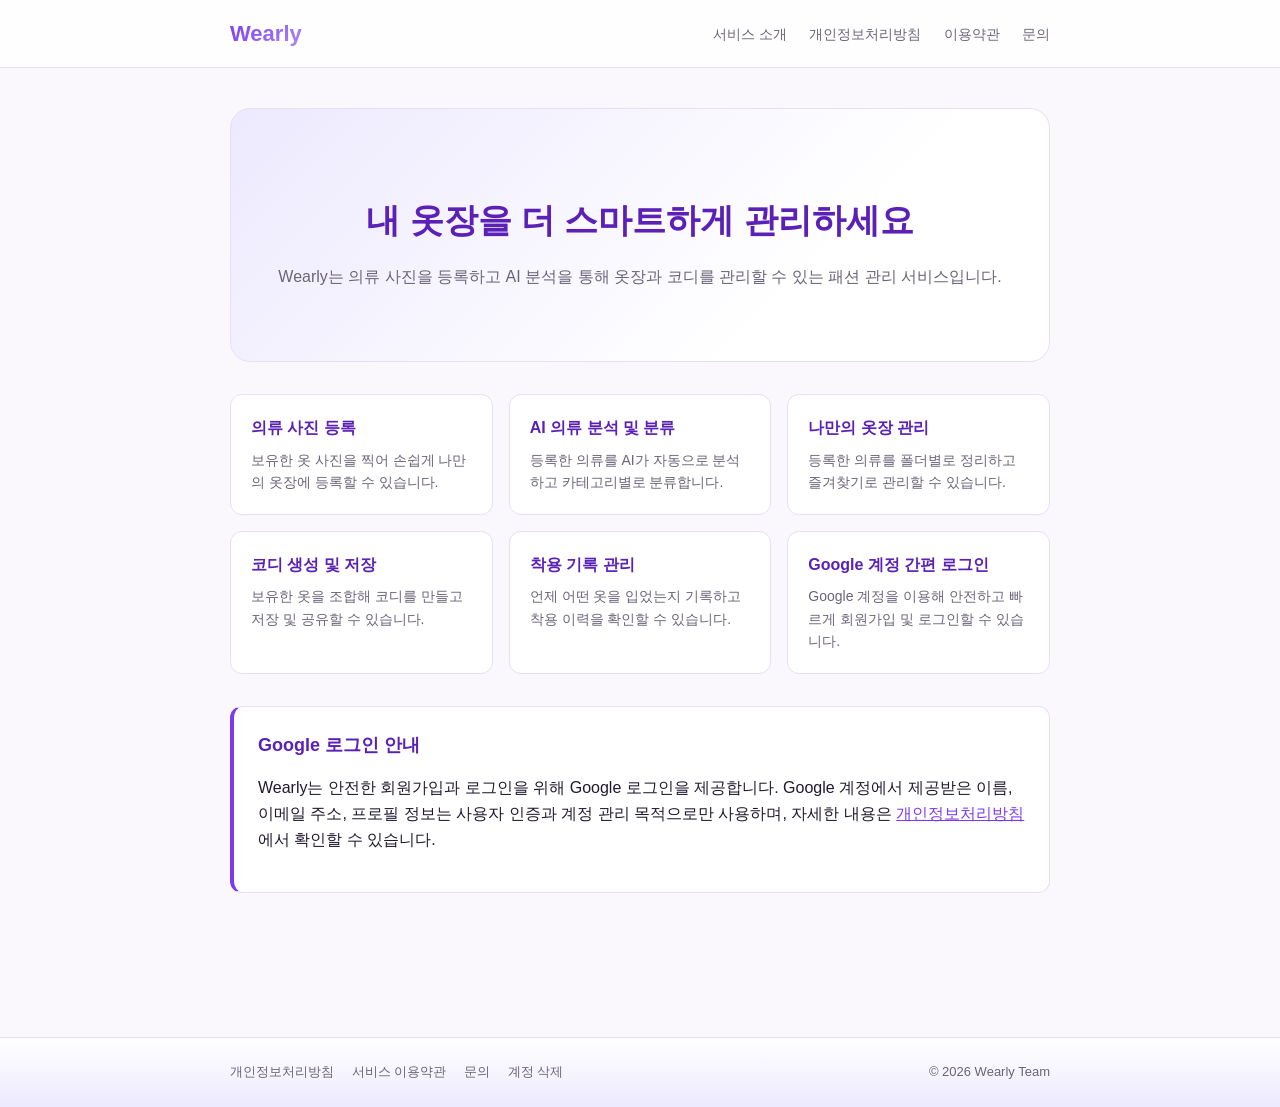
==== index.html @ a80023eb "Initial commit" ====
<!DOCTYPE html>
<html lang="ko">
<head>
  <meta charset="UTF-8" />
  <meta name="viewport" content="width=device-width, initial-scale=1.0" />
  <title>Wearly - 내 옷장을 기록하고 AI로 코디를 추천받는 서비스</title>
  <meta name="description" content="Wearly는 옷장 관리, AI 의류 분석, 코디 추천, 착용 기록을 제공하는 패션 관리 서비스입니다." />
  <link rel="stylesheet" href="style.css" />
</head>
<body>
  <header class="site-header">
    <div class="header-inner">
      <a class="logo" href="index.html">Wearly</a>
      <nav class="site-nav">
        <a href="index.html">서비스 소개</a>
        <a href="privacy.html">개인정보처리방침</a>
        <a href="terms.html">이용약관</a>
        <a href="support.html">문의</a>
      </nav>
    </div>
  </header>

  <main>
    <section class="hero">
      <h1>내 옷장을 더 스마트하게 관리하세요</h1>
      <p>
        Wearly는 의류 사진을 등록하고 AI 분석을 통해 옷장과 코디를 관리할 수 있는
        패션 관리 서비스입니다.
      </p>
    </section>

    <section class="features">
      <div class="feature-card">
        <h3>의류 사진 등록</h3>
        <p>보유한 옷 사진을 찍어 손쉽게 나만의 옷장에 등록할 수 있습니다.</p>
      </div>
      <div class="feature-card">
        <h3>AI 의류 분석 및 분류</h3>
        <p>등록한 의류를 AI가 자동으로 분석하고 카테고리별로 분류합니다.</p>
      </div>
      <div class="feature-card">
        <h3>나만의 옷장 관리</h3>
        <p>등록한 의류를 폴더별로 정리하고 즐겨찾기로 관리할 수 있습니다.</p>
      </div>
      <div class="feature-card">
        <h3>코디 생성 및 저장</h3>
        <p>보유한 옷을 조합해 코디를 만들고 저장 및 공유할 수 있습니다.</p>
      </div>
      <div class="feature-card">
        <h3>착용 기록 관리</h3>
        <p>언제 어떤 옷을 입었는지 기록하고 착용 이력을 확인할 수 있습니다.</p>
      </div>
      <div class="feature-card">
        <h3>Google 계정 간편 로그인</h3>
        <p>Google 계정을 이용해 안전하고 빠르게 회원가입 및 로그인할 수 있습니다.</p>
      </div>
    </section>

    <section class="info-block">
      <h2>Google 로그인 안내</h2>
      <p>
        Wearly는 안전한 회원가입과 로그인을 위해 Google 로그인을 제공합니다.
        Google 계정에서 제공받은 이름, 이메일 주소, 프로필 정보는 사용자 인증과
        계정 관리 목적으로만 사용하며, 자세한 내용은
        <a href="privacy.html">개인정보처리방침</a>에서 확인할 수 있습니다.
      </p>
    </section>
  </main>

  <footer class="site-footer">
    <div class="footer-inner">
      <div class="footer-links">
        <a href="privacy.html">개인정보처리방침</a>
        <a href="terms.html">서비스 이용약관</a>
        <a href="support.html">문의</a>
        <a href="delete-account.html">계정 삭제</a>
      </div>
      <div>&copy; 2026 Wearly Team</div>
    </div>
  </footer>
</body>
</html>
---- style.css ----
:root {
  --color-primary: #7c3aed;
  --color-primary-dark: #5b21b6;
  --color-primary-light: #ede9fe;
  --color-accent: #a78bfa;
  --color-text: #211a2e;
  --color-muted: #6b6478;
  --color-bg: #faf8fd;
  --color-border: #e7e0f5;
  --max-width: 860px;
}

* {
  box-sizing: border-box;
}

body {
  margin: 0;
  font-family: -apple-system, BlinkMacSystemFont, "Segoe UI", "Apple SD Gothic Neo",
    "Noto Sans KR", Roboto, sans-serif;
  color: var(--color-text);
  background: var(--color-bg);
  line-height: 1.6;
}

a {
  color: var(--color-primary);
}

a:hover {
  color: var(--color-primary-dark);
}

header.site-header {
  background: rgba(255, 255, 255, 0.85);
  backdrop-filter: blur(8px);
  border-bottom: 1px solid var(--color-border);
  position: sticky;
  top: 0;
  z-index: 10;
}

.header-inner {
  max-width: var(--max-width);
  margin: 0 auto;
  padding: 16px 20px;
  display: flex;
  align-items: center;
  justify-content: space-between;
  flex-wrap: wrap;
  gap: 12px;
}

.logo {
  font-size: 22px;
  font-weight: 800;
  background: linear-gradient(135deg, var(--color-primary), var(--color-accent));
  -webkit-background-clip: text;
  background-clip: text;
  color: transparent;
  text-decoration: none;
}

nav.site-nav a {
  color: var(--color-muted);
  text-decoration: none;
  margin-left: 18px;
  font-size: 14px;
  transition: color 0.15s ease;
}

nav.site-nav a:first-child {
  margin-left: 0;
}

nav.site-nav a:hover {
  color: var(--color-primary);
}

main {
  max-width: var(--max-width);
  margin: 0 auto;
  padding: 40px 20px 80px;
}

.hero {
  text-align: center;
  padding: 56px 24px;
  border-radius: 20px;
  background: linear-gradient(135deg, var(--color-primary-light), #fff 70%);
  border: 1px solid var(--color-border);
}

.hero h1 {
  font-size: 34px;
  margin-bottom: 12px;
  color: var(--color-primary-dark);
}

.hero p {
  color: var(--color-muted);
  font-size: 16px;
}

.features {
  display: grid;
  grid-template-columns: repeat(auto-fit, minmax(200px, 1fr));
  gap: 16px;
  margin: 32px 0;
}

.feature-card {
  background: #fff;
  border: 1px solid var(--color-border);
  border-radius: 12px;
  padding: 20px;
  transition: transform 0.15s ease, box-shadow 0.15s ease, border-color 0.15s ease;
}

.feature-card:hover {
  transform: translateY(-2px);
  box-shadow: 0 10px 24px rgba(124, 58, 237, 0.12);
  border-color: var(--color-accent);
}

.feature-card h3 {
  margin: 0 0 8px;
  font-size: 16px;
  color: var(--color-primary-dark);
}

.feature-card p {
  margin: 0;
  font-size: 14px;
  color: var(--color-muted);
}

section.info-block {
  background: #fff;
  border: 1px solid var(--color-border);
  border-left: 4px solid var(--color-primary);
  border-radius: 12px;
  padding: 24px;
  margin: 24px 0;
}

section.info-block h2 {
  margin-top: 0;
  font-size: 18px;
  color: var(--color-primary-dark);
}

article.legal h1 {
  font-size: 26px;
  color: var(--color-primary-dark);
}

article.legal h2 {
  font-size: 18px;
  margin-top: 32px;
  color: var(--color-primary-dark);
}

article.legal p,
article.legal li {
  color: var(--color-text);
  font-size: 15px;
}

article.legal .effective-date {
  color: var(--color-muted);
  font-size: 14px;
  margin-bottom: 24px;
}

footer.site-footer {
  border-top: 1px solid var(--color-border);
  background: linear-gradient(180deg, #fff, var(--color-primary-light));
  margin-top: 40px;
}

.footer-inner {
  max-width: var(--max-width);
  margin: 0 auto;
  padding: 24px 20px;
  display: flex;
  flex-wrap: wrap;
  gap: 12px;
  align-items: center;
  justify-content: space-between;
  font-size: 13px;
  color: var(--color-muted);
}

.footer-links a {
  color: var(--color-muted);
  text-decoration: none;
  margin-right: 14px;
}

.footer-links a:hover {
  color: var(--color-primary);
}

.contact-form {
  display: flex;
  flex-direction: column;
  gap: 12px;
  max-width: 480px;
}

.contact-form label {
  font-size: 14px;
  font-weight: 600;
}

.contact-form input,
.contact-form textarea {
  padding: 10px 12px;
  border: 1px solid var(--color-border);
  border-radius: 8px;
  font-size: 14px;
  font-family: inherit;
}

.btn {
  display: inline-block;
  background: linear-gradient(135deg, var(--color-primary), var(--color-primary-dark));
  color: #fff;
  padding: 10px 18px;
  border-radius: 8px;
  text-decoration: none;
  font-size: 14px;
  border: none;
  cursor: pointer;
  transition: opacity 0.15s ease;
}

.btn:hover {
  opacity: 0.9;
}
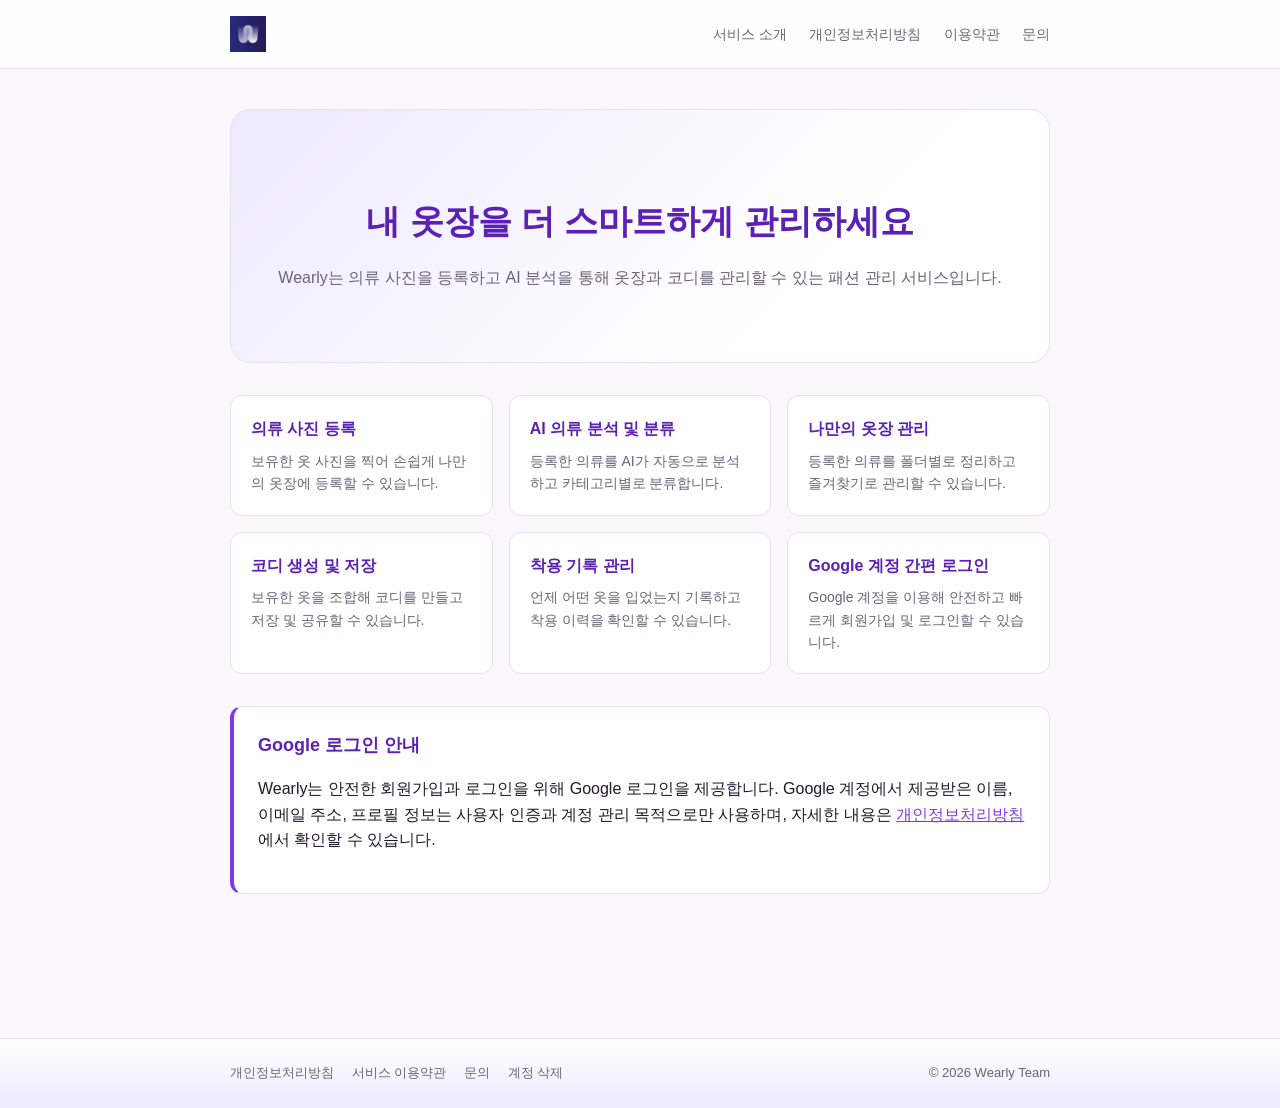
==== commit c5738121: "홈페이지 로고 적용" ====
--- a/index.html
+++ b/index.html
@@ -10,7 +10,9 @@
 <body>
   <header class="site-header">
     <div class="header-inner">
-      <a class="logo" href="index.html">Wearly</a>
+      <a class="logo" href="index.html" aria-label="Wearly 홈">
+        <img class="logo-image" src="Wearly-Logo.png" alt="Wearly" />
+      </a>
       <nav class="site-nav">
         <a href="index.html">서비스 소개</a>
         <a href="privacy.html">개인정보처리방침</a>
--- a/style.css
+++ b/style.css
@@ -52,13 +52,16 @@
 }
 
 .logo {
-  font-size: 22px;
-  font-weight: 800;
-  background: linear-gradient(135deg, var(--color-primary), var(--color-accent));
-  -webkit-background-clip: text;
-  background-clip: text;
-  color: transparent;
-  text-decoration: none;
+  text-decoration: none;
+  display: inline-flex;
+  align-items: center;
+}
+
+.logo-image {
+  display: block;
+  width: 36px;
+  height: 36px;
+  object-fit: contain;
 }
 
 nav.site-nav a {
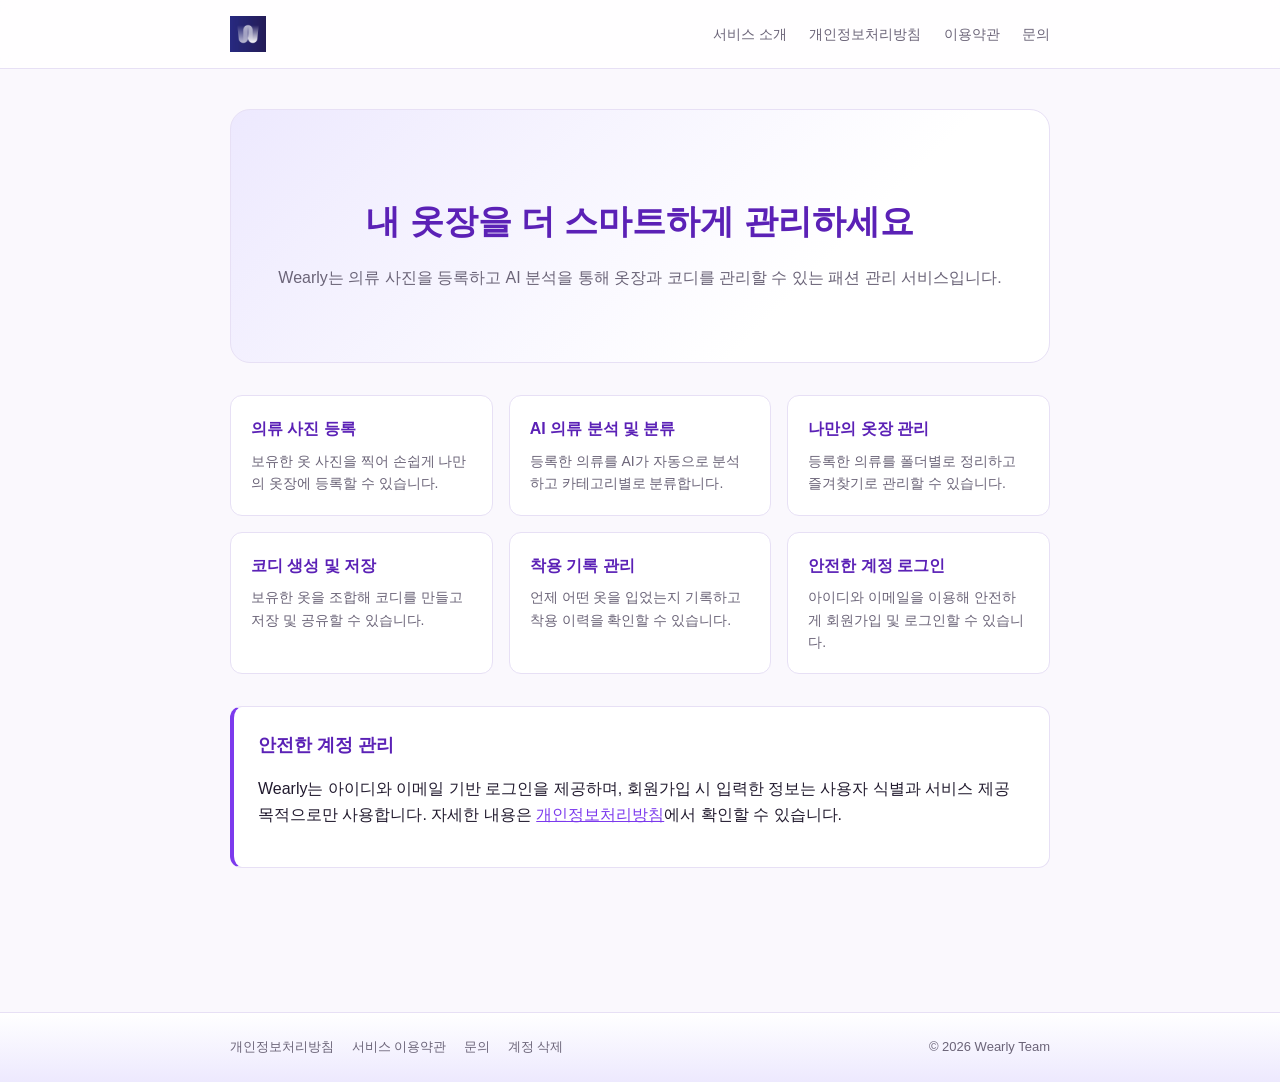
==== commit c4ff6e53: "개인 정보 처리방침 업데이트 + 로고 적용 수정" ====
--- a/index.html
+++ b/index.html
@@ -53,17 +53,16 @@
         <p>언제 어떤 옷을 입었는지 기록하고 착용 이력을 확인할 수 있습니다.</p>
       </div>
       <div class="feature-card">
-        <h3>Google 계정 간편 로그인</h3>
-        <p>Google 계정을 이용해 안전하고 빠르게 회원가입 및 로그인할 수 있습니다.</p>
+        <h3>안전한 계정 로그인</h3>
+        <p>아이디와 이메일을 이용해 안전하게 회원가입 및 로그인할 수 있습니다.</p>
       </div>
     </section>
 
     <section class="info-block">
-      <h2>Google 로그인 안내</h2>
+      <h2>안전한 계정 관리</h2>
       <p>
-        Wearly는 안전한 회원가입과 로그인을 위해 Google 로그인을 제공합니다.
-        Google 계정에서 제공받은 이름, 이메일 주소, 프로필 정보는 사용자 인증과
-        계정 관리 목적으로만 사용하며, 자세한 내용은
+        Wearly는 아이디와 이메일 기반 로그인을 제공하며, 회원가입 시 입력한 정보는
+        사용자 식별과 서비스 제공 목적으로만 사용합니다. 자세한 내용은
         <a href="privacy.html">개인정보처리방침</a>에서 확인할 수 있습니다.
       </p>
     </section>
--- a/style.css
+++ b/style.css
@@ -242,3 +242,31 @@
 .btn:hover {
   opacity: 0.9;
 }
+
+@media (max-width: 560px) {
+  .header-inner {
+    align-items: flex-start;
+  }
+
+  nav.site-nav {
+    width: 100%;
+    display: flex;
+    justify-content: space-between;
+    gap: 8px;
+  }
+
+  nav.site-nav a,
+  nav.site-nav a:first-child {
+    margin-left: 0;
+    font-size: 13px;
+    white-space: nowrap;
+  }
+
+  .hero {
+    padding: 40px 20px;
+  }
+
+  .hero h1 {
+    font-size: 28px;
+  }
+}
